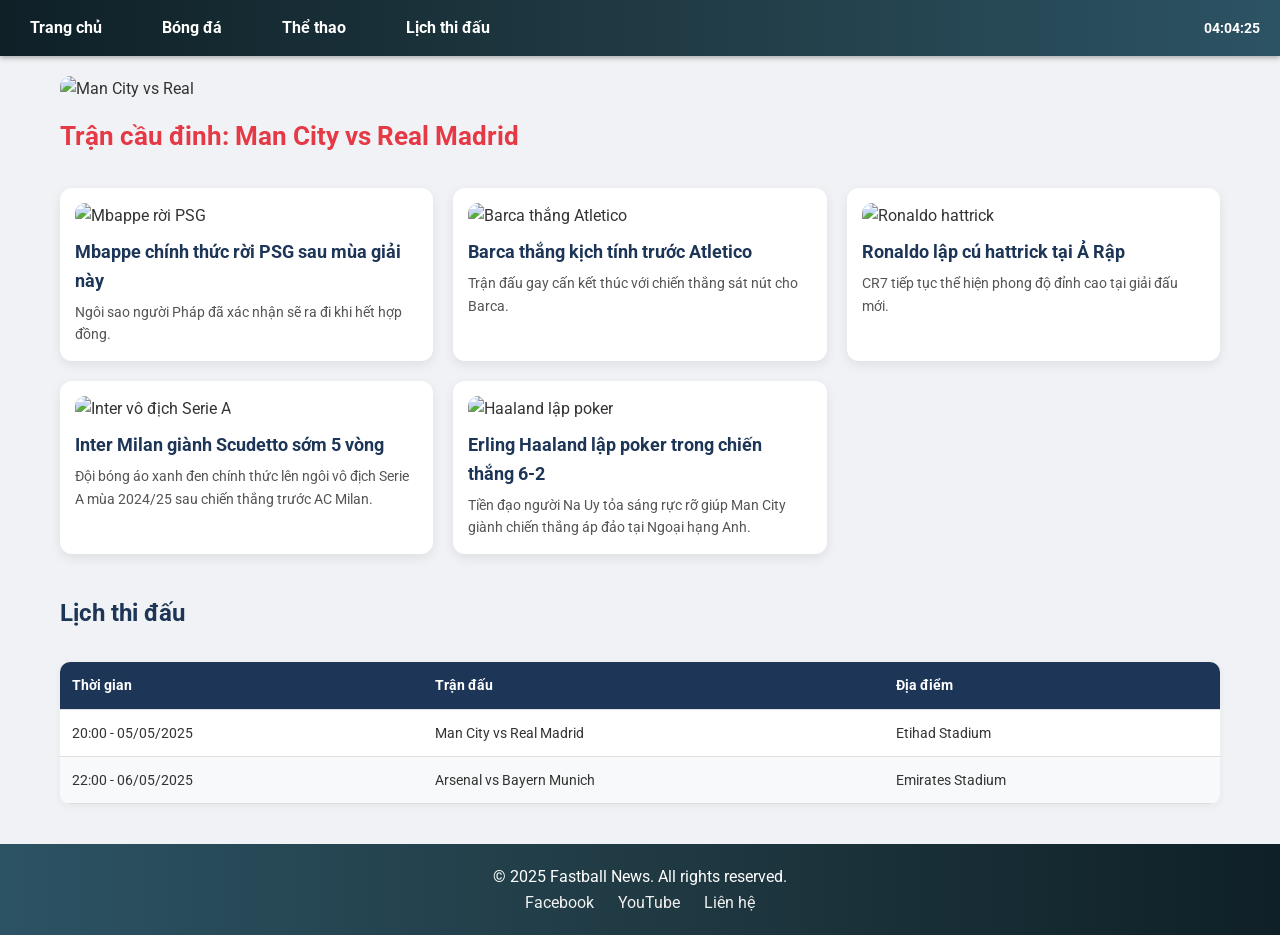
==== index.html @ c3601197 "Add files via upload" ====
<!DOCTYPE html>

<html lang="vi">
<head>
<meta charset="utf-8"/>
<meta content="width=device-width, initial-scale=1.0" name="viewport"/>
<title>Fastball News</title>
<link href="https://fonts.googleapis.com/css2?family=Roboto&amp;display=swap" rel="stylesheet"/>
<style>
    * {
      margin: 0;
      padding: 0;
      box-sizing: border-box;
    }

    body {
      font-family: 'Roboto', sans-serif;
      background-color: #f0f2f5;
      color: #333;
      line-height: 1.6;
    }

    .navbar {
      background: linear-gradient(to right, #0f2027, #203a43, #2c5364);
      color: white;
      padding: 15px 0;
      position: sticky;
      top: 0;
      z-index: 1000;
      box-shadow: 0 2px 5px rgba(0,0,0,0.3);
      display: flex;
      justify-content: center;
      align-items: center;
    }

    .navbar ul {
      list-style: none;
      display: flex;
      justify-content: center;
    }

    .navbar li {
      margin: 0 15px;
    }

    .navbar a {
      color: white;
      text-decoration: none;
      font-weight: bold;
      padding: 10px 15px;
      transition: background-color 0.3s, color 0.3s;
      border-radius: 5px;
    }

    .navbar a:hover {
      background-color: #ff5e57;
      color: white;
    }

    #current-time {
      margin-left: auto;
      margin-right: 20px;
      font-size: 14px;
      font-weight: bold;
    }

    .container {
      max-width: 1200px;
      margin: 20px auto;
      padding: 0 20px;
    }

    .highlight-news {
      margin-bottom: 30px;
    }

    .highlight-news img {
      width: 100%;
      height: auto;
      border-radius: 10px;
      transition: transform 0.3s ease;
    }

    .highlight-news img:hover {
      transform: scale(1.02);
    }

    .highlight-news h2 {
      font-size: 26px;
      color: #e63946;
      margin-top: 15px;
    }

    .news-list {
      display: grid;
      grid-template-columns: repeat(auto-fit, minmax(280px, 1fr));
      gap: 20px;
    }

    .news-item {
      background-color: #ffffff;
      padding: 15px;
      border-radius: 12px;
      box-shadow: 0 4px 12px rgba(0, 0, 0, 0.08);
      transition: transform 0.2s ease;
    }

    .news-item:hover {
      transform: translateY(-5px);
    }

    .news-item img {
      width: 100%;
      height: auto;
      border-radius: 10px;
      margin-bottom: 10px;
      transition: transform 0.3s ease;
    }

    .news-item img:hover {
      transform: scale(1.03);
    }

    .news-item h3 {
      font-size: 18px;
      margin-bottom: 5px;
      color: #1d3557;
    }

    .news-item p {
      font-size: 14px;
      color: #555;
    }

    .schedule-table {
      width: 100%;
      margin-top: 30px;
      border-collapse: collapse;
      background: #ffffff;
      border-radius: 10px;
      overflow: hidden;
      box-shadow: 0 2px 8px rgba(0, 0, 0, 0.05);
    }

    .schedule-table th {
      background-color: #1d3557;
      color: white;
    }

    .schedule-table th, .schedule-table td {
      padding: 12px;
      text-align: left;
      border-bottom: 1px solid #ddd;
      font-size: 14px;
    }

    .schedule-table tr:nth-child(even) {
      background-color: #f8f9fa;
    }

    .schedule-table tr:hover {
      background-color: #edf2f4;
    }

    footer {
      background: linear-gradient(to right, #2c5364, #203a43, #0f2027);
      color: white;
      text-align: center;
      padding: 20px;
      margin-top: 40px;
    }

    footer a {
      color: #f1f1f1;
      margin: 0 10px;
      text-decoration: none;
    }

    footer a:hover {
      color: #ffd166;
    }
  </style>
</head>
<body>
<nav class="navbar">
<ul>
<li><a href="#">Trang chủ</a></li>
<li><a href="#">Bóng đá</a></li>
<li><a href="#">Thể thao</a></li>
<li><a href="#">Lịch thi đấu</a></li>
</ul>
<span id="current-time"></span>
</nav>
<div class="container">
<section class="highlight-news">
<img alt="Man City vs Real" src="https://cdnmedia.thethaovanhoa.vn/Upload/9ZbMjH56Ygsknh3vJxeA/files/2024/05/mancityreal.jpg"/>
<h2>Trận cầu đinh: Man City vs Real Madrid</h2>
</section>
<section class="news-list">
<div class="news-item">
<img alt="Mbappe rời PSG" src="https://cdnmedia.baotintuc.vn/Upload/R2ZpVzYTZmA/2024/04/22/mbappe-roi-psg.jpg"/>
<h3>Mbappe chính thức rời PSG sau mùa giải này</h3>
<p>Ngôi sao người Pháp đã xác nhận sẽ ra đi khi hết hợp đồng.</p>
</div>
<div class="news-item">
<img alt="Barca thắng Atletico" src="https://cdnmedia.baotintuc.vn/Upload/9ZbMjH56Ygsknh3vJxeA/files/2024/03/barca-thang.jpg"/>
<h3>Barca thắng kịch tính trước Atletico</h3>
<p>Trận đấu gay cấn kết thúc với chiến thắng sát nút cho Barca.</p>
</div>
<div class="news-item">
<img alt="Ronaldo hattrick" src="https://cdnmedia.baotintuc.vn/Upload/fxGaPFeY2fA/2024/04/22/ronaldo-hattrick-1-111338.jpg"/>
<h3>Ronaldo lập cú hattrick tại Ả Rập</h3>
<p>CR7 tiếp tục thể hiện phong độ đỉnh cao tại giải đấu mới.</p>
</div>
<div class="news-item">
<img alt="Inter vô địch Serie A" src="https://cdnmedia.baotintuc.vn/Upload/9ZbMjH56Ygsknh3vJxeA/files/2024/04/inter-milan-vo-dich.jpg"/>
<h3>Inter Milan giành Scudetto sớm 5 vòng</h3>
<p>Đội bóng áo xanh đen chính thức lên ngôi vô địch Serie A mùa 2024/25 sau chiến thắng trước AC Milan.</p>
</div>
<div class="news-item">
<img alt="Haaland lập poker" src="https://cdnmedia.baotintuc.vn/Upload/9ZbMjH56Ygsknh3vJxeA/files/2024/04/haaland-poker.jpg"/>
<h3>Erling Haaland lập poker trong chiến thắng 6-2</h3>
<p>Tiền đạo người Na Uy tỏa sáng rực rỡ giúp Man City giành chiến thắng áp đảo tại Ngoại hạng Anh.</p>
</div>
</section>
<h2 style="margin-top: 40px; margin-bottom: 10px; color: #1d3557;">Lịch thi đấu</h2>
<table class="schedule-table">
<thead>
<tr>
<th>Thời gian</th>
<th>Trận đấu</th>
<th>Địa điểm</th>
</tr>
</thead>
<tbody>
<tr>
<td>20:00 - 05/05/2025</td>
<td>Man City vs Real Madrid</td>
<td>Etihad Stadium</td>
</tr>
<tr>
<td>22:00 - 06/05/2025</td>
<td>Arsenal vs Bayern Munich</td>
<td>Emirates Stadium</td>
</tr>
</tbody>
</table>
</div>
<footer>
<p>© 2025 Fastball News. All rights reserved.</p>
<div>
<a href="#">Facebook</a>
<a href="#">YouTube</a>
<a href="#">Liên hệ</a>
</div>
</footer>
<script>
    function updateTime() {
      const now = new Date();
      const options = { hour12: false };
      const timeString = now.toLocaleTimeString('vi-VN', options);
      document.getElementById('current-time').textContent = timeString;
    }
    setInterval(updateTime, 1000);
    updateTime();
  </script>
</body>
</html>
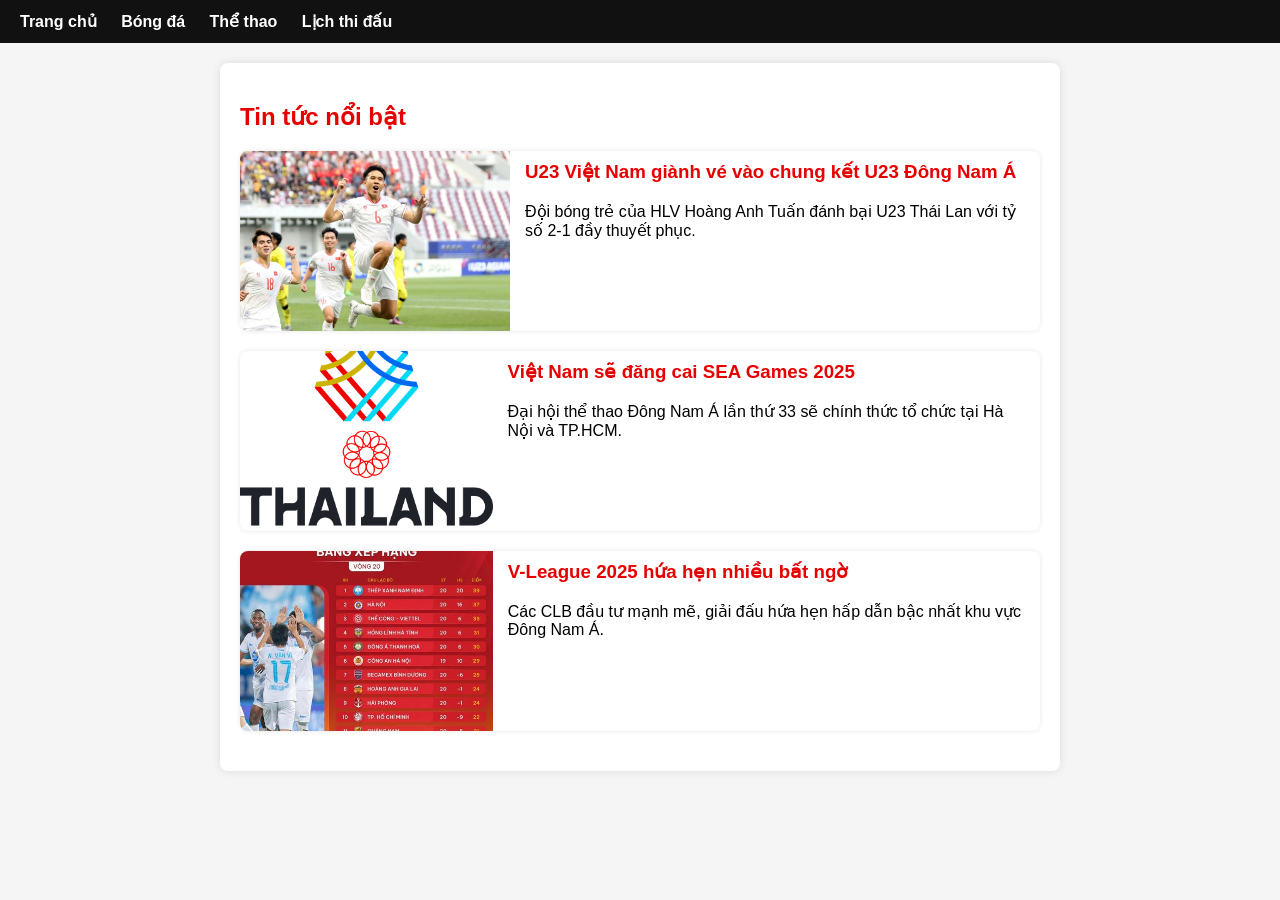
==== commit c86e6933: "Add files via upload" ====
--- a/index.html
+++ b/index.html
@@ -1,268 +1,46 @@
 <!DOCTYPE html>
-
 <html lang="vi">
 <head>
-<meta charset="utf-8"/>
-<meta content="width=device-width, initial-scale=1.0" name="viewport"/>
+<meta charset="UTF-8">
 <title>Fastball News</title>
-<link href="https://fonts.googleapis.com/css2?family=Roboto&amp;display=swap" rel="stylesheet"/>
-<style>
-    * {
-      margin: 0;
-      padding: 0;
-      box-sizing: border-box;
-    }
-
-    body {
-      font-family: 'Roboto', sans-serif;
-      background-color: #f0f2f5;
-      color: #333;
-      line-height: 1.6;
-    }
-
-    .navbar {
-      background: linear-gradient(to right, #0f2027, #203a43, #2c5364);
-      color: white;
-      padding: 15px 0;
-      position: sticky;
-      top: 0;
-      z-index: 1000;
-      box-shadow: 0 2px 5px rgba(0,0,0,0.3);
-      display: flex;
-      justify-content: center;
-      align-items: center;
-    }
-
-    .navbar ul {
-      list-style: none;
-      display: flex;
-      justify-content: center;
-    }
-
-    .navbar li {
-      margin: 0 15px;
-    }
-
-    .navbar a {
-      color: white;
-      text-decoration: none;
-      font-weight: bold;
-      padding: 10px 15px;
-      transition: background-color 0.3s, color 0.3s;
-      border-radius: 5px;
-    }
-
-    .navbar a:hover {
-      background-color: #ff5e57;
-      color: white;
-    }
-
-    #current-time {
-      margin-left: auto;
-      margin-right: 20px;
-      font-size: 14px;
-      font-weight: bold;
-    }
-
-    .container {
-      max-width: 1200px;
-      margin: 20px auto;
-      padding: 0 20px;
-    }
-
-    .highlight-news {
-      margin-bottom: 30px;
-    }
-
-    .highlight-news img {
-      width: 100%;
-      height: auto;
-      border-radius: 10px;
-      transition: transform 0.3s ease;
-    }
-
-    .highlight-news img:hover {
-      transform: scale(1.02);
-    }
-
-    .highlight-news h2 {
-      font-size: 26px;
-      color: #e63946;
-      margin-top: 15px;
-    }
-
-    .news-list {
-      display: grid;
-      grid-template-columns: repeat(auto-fit, minmax(280px, 1fr));
-      gap: 20px;
-    }
-
-    .news-item {
-      background-color: #ffffff;
-      padding: 15px;
-      border-radius: 12px;
-      box-shadow: 0 4px 12px rgba(0, 0, 0, 0.08);
-      transition: transform 0.2s ease;
-    }
-
-    .news-item:hover {
-      transform: translateY(-5px);
-    }
-
-    .news-item img {
-      width: 100%;
-      height: auto;
-      border-radius: 10px;
-      margin-bottom: 10px;
-      transition: transform 0.3s ease;
-    }
-
-    .news-item img:hover {
-      transform: scale(1.03);
-    }
-
-    .news-item h3 {
-      font-size: 18px;
-      margin-bottom: 5px;
-      color: #1d3557;
-    }
-
-    .news-item p {
-      font-size: 14px;
-      color: #555;
-    }
-
-    .schedule-table {
-      width: 100%;
-      margin-top: 30px;
-      border-collapse: collapse;
-      background: #ffffff;
-      border-radius: 10px;
-      overflow: hidden;
-      box-shadow: 0 2px 8px rgba(0, 0, 0, 0.05);
-    }
-
-    .schedule-table th {
-      background-color: #1d3557;
-      color: white;
-    }
-
-    .schedule-table th, .schedule-table td {
-      padding: 12px;
-      text-align: left;
-      border-bottom: 1px solid #ddd;
-      font-size: 14px;
-    }
-
-    .schedule-table tr:nth-child(even) {
-      background-color: #f8f9fa;
-    }
-
-    .schedule-table tr:hover {
-      background-color: #edf2f4;
-    }
-
-    footer {
-      background: linear-gradient(to right, #2c5364, #203a43, #0f2027);
-      color: white;
-      text-align: center;
-      padding: 20px;
-      margin-top: 40px;
-    }
-
-    footer a {
-      color: #f1f1f1;
-      margin: 0 10px;
-      text-decoration: none;
-    }
-
-    footer a:hover {
-      color: #ffd166;
-    }
-  </style>
+<link rel="stylesheet" href="style.css">
 </head>
 <body>
-<nav class="navbar">
-<ul>
-<li><a href="#">Trang chủ</a></li>
-<li><a href="#">Bóng đá</a></li>
-<li><a href="#">Thể thao</a></li>
-<li><a href="#">Lịch thi đấu</a></li>
-</ul>
-<span id="current-time"></span>
+
+<nav>
+  <a href="index.html">Trang chủ</a>
+  <a href="bongda.html">Bóng đá</a>
+  <a href="thethao.html">Thể thao</a>
+  <a href="lichthidau.html">Lịch thi đấu</a>
 </nav>
+
 <div class="container">
-<section class="highlight-news">
-<img alt="Man City vs Real" src="https://cdnmedia.thethaovanhoa.vn/Upload/9ZbMjH56Ygsknh3vJxeA/files/2024/05/mancityreal.jpg"/>
-<h2>Trận cầu đinh: Man City vs Real Madrid</h2>
-</section>
-<section class="news-list">
+<h2>Tin tức nổi bật</h2>
+
 <div class="news-item">
-<img alt="Mbappe rời PSG" src="https://cdnmedia.baotintuc.vn/Upload/R2ZpVzYTZmA/2024/04/22/mbappe-roi-psg.jpg"/>
-<h3>Mbappe chính thức rời PSG sau mùa giải này</h3>
-<p>Ngôi sao người Pháp đã xác nhận sẽ ra đi khi hết hợp đồng.</p>
+  <img src="minh-khoa-ngay-20-4-read-only-1713660448028204063745-1713688700852.jpg" alt="U23 Việt Nam" />
+  <div class="news-content">
+    <h3>U23 Việt Nam giành vé vào chung kết U23 Đông Nam Á</h3>
+    <p>Đội bóng trẻ của HLV Hoàng Anh Tuấn đánh bại U23 Thái Lan với tỷ số 2-1 đầy thuyết phục.</p>
+  </div>
 </div>
+
 <div class="news-item">
-<img alt="Barca thắng Atletico" src="https://cdnmedia.baotintuc.vn/Upload/9ZbMjH56Ygsknh3vJxeA/files/2024/03/barca-thang.jpg"/>
-<h3>Barca thắng kịch tính trước Atletico</h3>
-<p>Trận đấu gay cấn kết thúc với chiến thắng sát nút cho Barca.</p>
+  <img src="2025_SEA_Games.svg.png" alt="SEA Games 2025" />
+  <div class="news-content">
+    <h3>Việt Nam sẽ đăng cai SEA Games 2025</h3>
+    <p>Đại hội thể thao Đông Nam Á lần thứ 33 sẽ chính thức tổ chức tại Hà Nội và TP.HCM.</p>
+  </div>
 </div>
+
 <div class="news-item">
-<img alt="Ronaldo hattrick" src="https://cdnmedia.baotintuc.vn/Upload/fxGaPFeY2fA/2024/04/22/ronaldo-hattrick-1-111338.jpg"/>
-<h3>Ronaldo lập cú hattrick tại Ả Rập</h3>
-<p>CR7 tiếp tục thể hiện phong độ đỉnh cao tại giải đấu mới.</p>
+  <img src="21fb59f010bef9e0a0af.jpg" />
+  <div class="news-content">
+    <h3>V-League 2025 hứa hẹn nhiều bất ngờ</h3>
+    <p>Các CLB đầu tư mạnh mẽ, giải đấu hứa hẹn hấp dẫn bậc nhất khu vực Đông Nam Á.</p>
+  </div>
 </div>
-<div class="news-item">
-<img alt="Inter vô địch Serie A" src="https://cdnmedia.baotintuc.vn/Upload/9ZbMjH56Ygsknh3vJxeA/files/2024/04/inter-milan-vo-dich.jpg"/>
-<h3>Inter Milan giành Scudetto sớm 5 vòng</h3>
-<p>Đội bóng áo xanh đen chính thức lên ngôi vô địch Serie A mùa 2024/25 sau chiến thắng trước AC Milan.</p>
+
 </div>
-<div class="news-item">
-<img alt="Haaland lập poker" src="https://cdnmedia.baotintuc.vn/Upload/9ZbMjH56Ygsknh3vJxeA/files/2024/04/haaland-poker.jpg"/>
-<h3>Erling Haaland lập poker trong chiến thắng 6-2</h3>
-<p>Tiền đạo người Na Uy tỏa sáng rực rỡ giúp Man City giành chiến thắng áp đảo tại Ngoại hạng Anh.</p>
-</div>
-</section>
-<h2 style="margin-top: 40px; margin-bottom: 10px; color: #1d3557;">Lịch thi đấu</h2>
-<table class="schedule-table">
-<thead>
-<tr>
-<th>Thời gian</th>
-<th>Trận đấu</th>
-<th>Địa điểm</th>
-</tr>
-</thead>
-<tbody>
-<tr>
-<td>20:00 - 05/05/2025</td>
-<td>Man City vs Real Madrid</td>
-<td>Etihad Stadium</td>
-</tr>
-<tr>
-<td>22:00 - 06/05/2025</td>
-<td>Arsenal vs Bayern Munich</td>
-<td>Emirates Stadium</td>
-</tr>
-</tbody>
-</table>
-</div>
-<footer>
-<p>© 2025 Fastball News. All rights reserved.</p>
-<div>
-<a href="#">Facebook</a>
-<a href="#">YouTube</a>
-<a href="#">Liên hệ</a>
-</div>
-</footer>
-<script>
-    function updateTime() {
-      const now = new Date();
-      const options = { hour12: false };
-      const timeString = now.toLocaleTimeString('vi-VN', options);
-      document.getElementById('current-time').textContent = timeString;
-    }
-    setInterval(updateTime, 1000);
-    updateTime();
-  </script>
 </body>
-</html>
+</html>
--- a/style.css
+++ b/style.css
@@ -0,0 +1,83 @@
+
+body {
+  font-family: Arial, sans-serif;
+  background-color: #f5f5f5;
+  margin: 0;
+  padding: 0;
+}
+
+nav {
+  background-color: #111;
+  padding: 12px 20px;
+}
+
+nav a {
+  color: white;
+  text-decoration: none;
+  margin-right: 20px;
+  font-weight: bold;
+}
+
+nav a:hover {
+  color: #e60000;
+}
+
+.container {
+  max-width: 800px;
+  background: white;
+  margin: 20px auto;
+  padding: 20px;
+  box-shadow: 0 0 10px rgba(0,0,0,0.1);
+  border-radius: 8px;
+}
+
+h2 {
+  color: #e60000;
+}
+
+table {
+  width: 100%;
+  border-collapse: collapse;
+}
+
+table, th, td {
+  border: 1px solid #ccc;
+}
+
+th {
+  background-color: #e60000;
+  color: white;
+}
+
+td, th {
+  padding: 8px;
+  text-align: center;
+}
+
+.news-item {
+  display: flex;
+  margin-bottom: 20px;
+  background: #fff;
+  border-radius: 8px;
+  overflow: hidden;
+  box-shadow: 0 0 5px rgba(0,0,0,0.1);
+}
+
+.news-item img {
+  width: 300px;
+  height: 180px;
+  object-fit: cover;
+}
+
+.news-content {
+  padding: 10px 15px;
+}
+
+.news-content h3 {
+  color: #e60000;
+  margin-top: 0;
+}
+
+.news-content p {
+  margin: 5px 0 0;
+}
